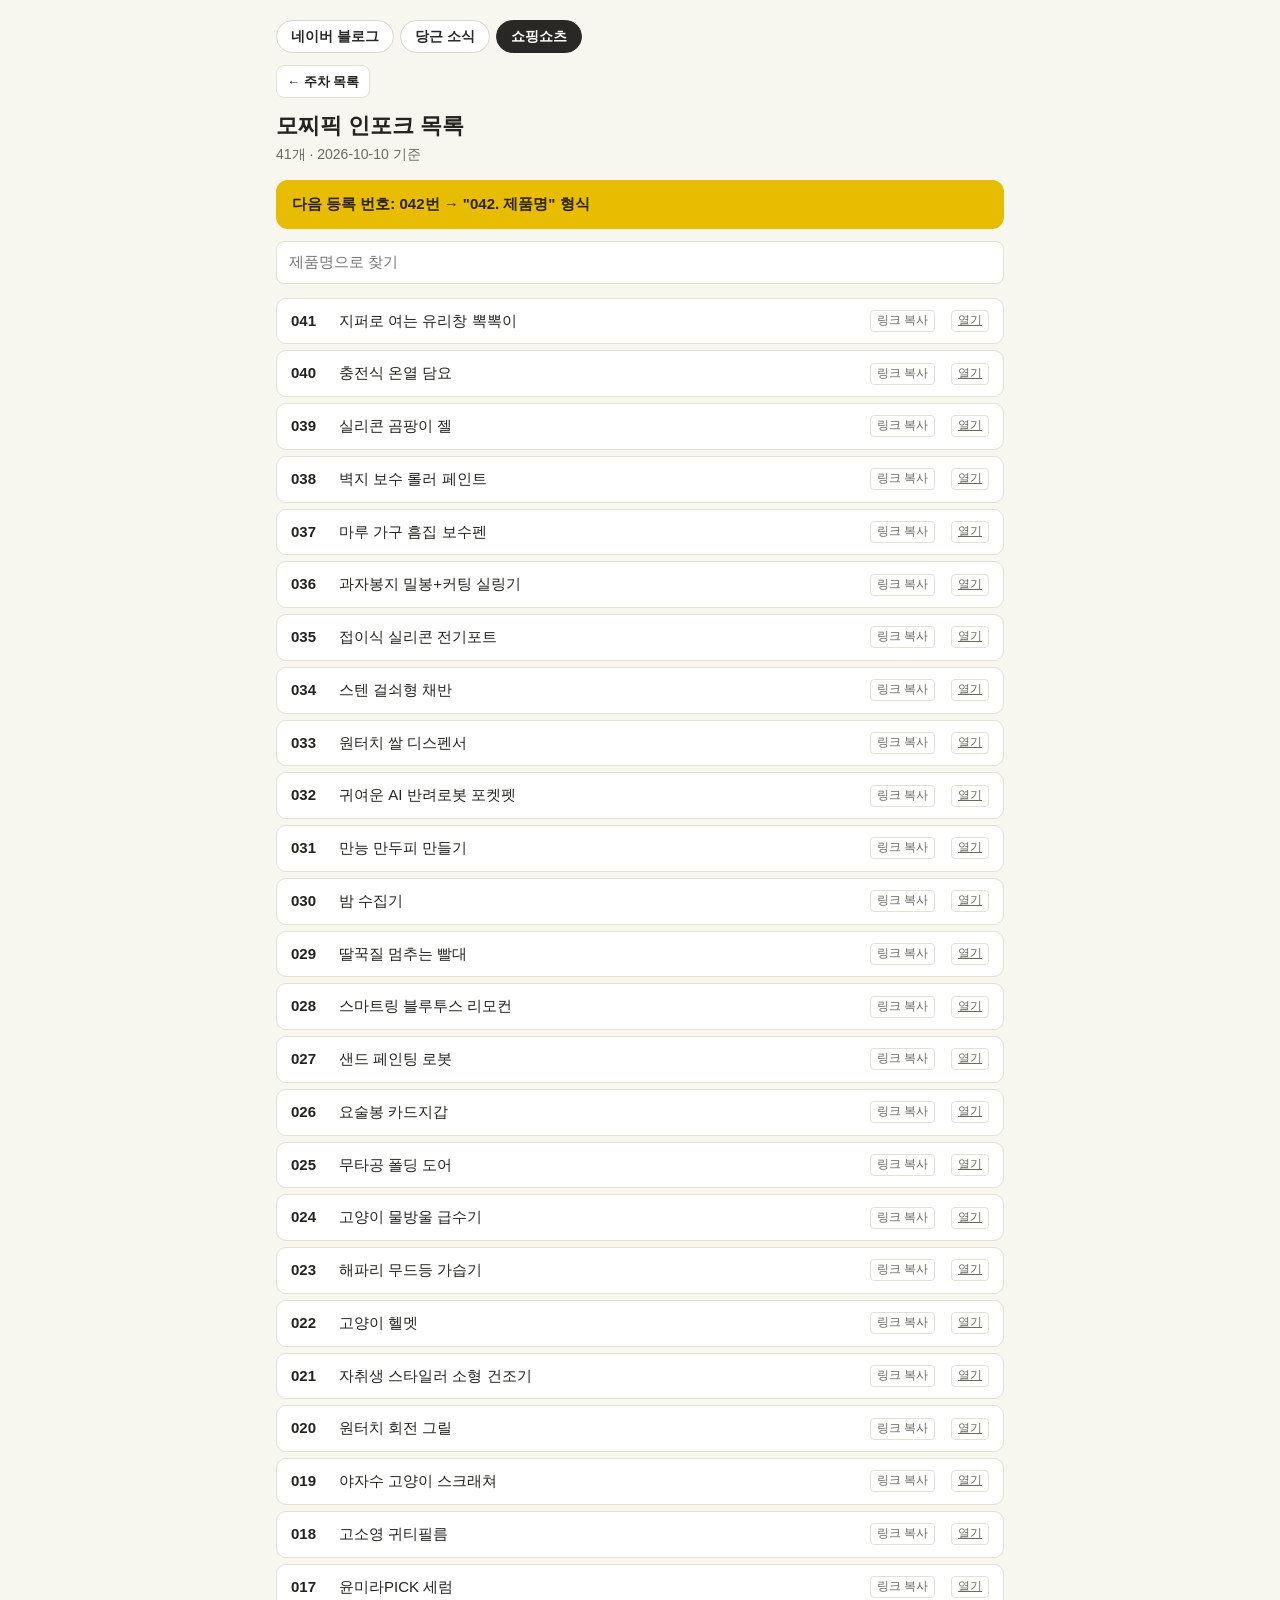
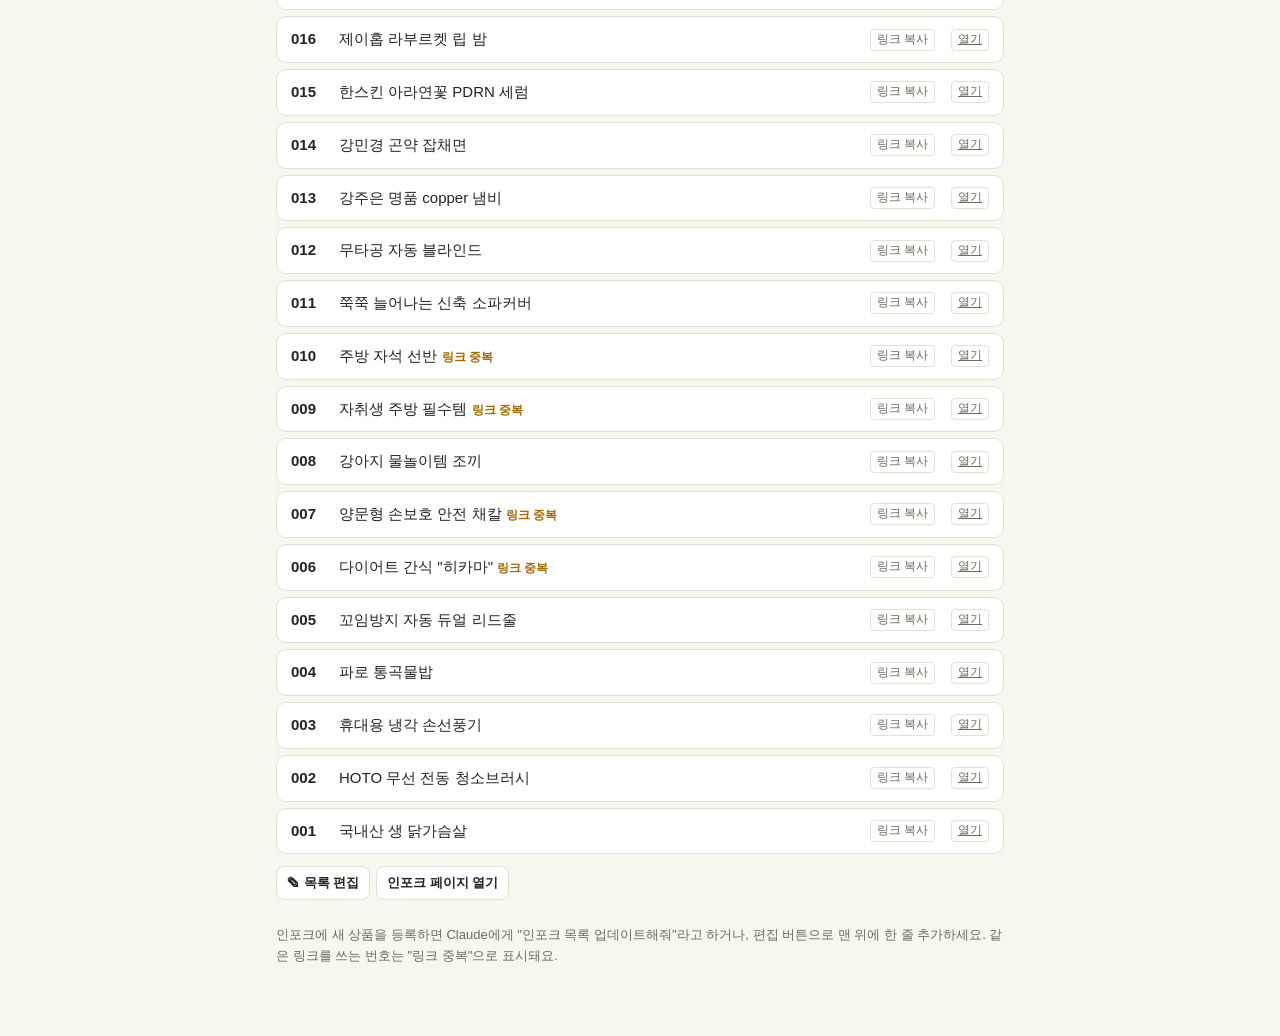
==== inpock.html @ 898f62e5 "인포크 목록 페이지 추가 (001~041) Co-Authored-By: Claude Opus 5.5 <noreply@anthropic.com> Claude-Session: http" ====
<!doctype html>
<html lang="ko"><head><meta charset="utf-8">
<meta name="viewport" content="width=device-width,initial-scale=1">
<meta name="robots" content="noindex,nofollow">
<title>모찌픽 인포크 목록</title>
<link rel="stylesheet" href="style.css">
<style id="hubnav-css">
.hubnav{display:flex;flex-wrap:wrap;gap:6px;margin:0 0 12px}
.hubnav a{display:inline-block;padding:6px 14px;border-radius:999px;border:1px solid #d9d6cf;background:#fff;color:#2a2826;font:600 14px/1.35 -apple-system,BlinkMacSystemFont,"Apple SD Gothic Neo","Malgun Gothic","Noto Sans KR",sans-serif;text-decoration:none;white-space:nowrap}
.hubnav a:hover{border-color:#8f8b82}
.hubnav a.on{background:#2a2826;border-color:#2a2826;color:#fff}
.hubnav a:focus-visible{outline:2px solid #e8bc00;outline-offset:2px}
@media (prefers-color-scheme:dark){:root:not([data-theme="light"]) .hubnav a{background:#26241f;border-color:#3b3934;color:#ece9e3}:root:not([data-theme="light"]) .hubnav a.on{background:#ece9e3;border-color:#ece9e3;color:#1c1b19}}
:root[data-theme="dark"] .hubnav a{background:#26241f;border-color:#3b3934;color:#ece9e3}
:root[data-theme="dark"] .hubnav a.on{background:#ece9e3;border-color:#ece9e3;color:#1c1b19}
</style>
<style>
.ink{list-style:none;padding:0;margin:14px 0 0;display:grid;gap:6px}
.ink li{background:var(--card);border:1px solid var(--line);border-radius:10px;padding:10px 14px;display:flex;gap:10px;align-items:center;flex-wrap:wrap}
.ink .n{font-variant-numeric:tabular-nums;font-weight:800;min-width:38px}
.ink .t{flex:1;min-width:0;overflow-wrap:anywhere}
.ink .dup{font-size:12px;color:var(--amber);font-weight:700}
.next{background:var(--accent);color:var(--accent-ink);border-radius:12px;padding:12px 16px;margin-top:14px;font-weight:700}
#q{font:inherit;width:100%;margin-top:12px;padding:8px 12px;border:1px solid var(--line);border-radius:8px;background:var(--card);color:var(--ink)}
</style>
</head><body>
<div class="wrap">
  <nav class="hubnav" aria-label="사이트 이동"><a href="https://fitnessmizfit0005-sketch.github.io/naver-blog-daily/">네이버 블로그</a><a href="https://fitnessmizfit0005-sketch.github.io/daangn/">당근 소식</a><a class="on" href="https://fitnessmizfit0005-sketch.github.io/shopping-shorts/" aria-current="page">쇼핑쇼츠</a></nav>
  <a class="btn" href="./">← 주차 목록</a>
  <h1>모찌픽 인포크 목록</h1>
  <p class="lead" id="lead"></p>
  <div class="next" id="next"></div>
  <input id="q" type="search" placeholder="제품명으로 찾기" aria-label="제품명으로 찾기">
  <ul class="ink" id="list"></ul>
  <div class="tools"><a class="btn" href="https://github.com/fitnessmizfit0005-sketch/shopping-shorts/edit/main/data/inpock.json" target="_blank" rel="noopener">✎ 목록 편집</a><a class="btn" href="https://inpk.link/mozzipick" target="_blank" rel="noopener">인포크 페이지 열기</a></div>
  <p class="foot">인포크에 새 상품을 등록하면 Claude에게 "인포크 목록 업데이트해줘"라고 하거나, 편집 버튼으로 맨 위에 한 줄 추가하세요. 같은 링크를 쓰는 번호는 "링크 중복"으로 표시돼요.</p>
</div>
<script>
const esc=s=>String(s??"").replace(/[&<>"]/g,c=>({"&":"&amp;","<":"&lt;",">":"&gt;",'"':"&quot;"}[c]));
let all=[];
function draw(q){
  const cnt={};all.forEach(i=>cnt[i.url]=(cnt[i.url]||0)+1);
  const rows=all.filter(i=>!q||i.title.includes(q)||i.no.includes(q));
  document.getElementById("list").innerHTML=rows.map(i=>`<li><span class="n">${esc(i.no)}</span><span class="t">${esc(i.title)}${cnt[i.url]>1?' <span class="dup">링크 중복</span>':''}</span><button class="copy" type="button" data-c="${esc(i.url)}">링크 복사</button><a class="copy" href="${esc(i.url)}" target="_blank" rel="noopener">열기</a></li>`).join("");
}
fetch("data/inpock.json",{cache:"no-store"}).then(r=>r.json()).then(d=>{
  all=d.items.slice().sort((a,b)=>b.no.localeCompare(a.no));
  const nx=String(Math.max(...all.map(i=>+i.no))+1).padStart(3,"0");
  document.getElementById("lead").textContent=`${all.length}개 · ${d.checked} 기준`;
  document.getElementById("next").textContent=`다음 등록 번호: ${nx}번  →  "${nx}. 제품명" 형식`;
  draw("");
});
document.getElementById("q").addEventListener("input",e=>draw(e.target.value.trim()));
document.addEventListener("click",e=>{const c=e.target.closest("button.copy");if(!c)return;
  navigator.clipboard&&navigator.clipboard.writeText(c.dataset.c).then(()=>{c.textContent="복사됨";setTimeout(()=>c.textContent="링크 복사",1200)}).catch(()=>{});});
</script>
</body></html>
---- style.css ----
:root{--bg:#F7F6EF;--card:#fff;--ink:#23241F;--sub:#6A6B61;--line:#E3E1D4;--accent:#E8BC00;--accent-ink:#2A2400;--soft:#F1EDD9;--ok:#2F7D4F;--blue:#2F5FA8;--amber:#A56A00}
@media (prefers-color-scheme:dark){:root:not([data-theme="light"]){--bg:#181914;--card:#22231D;--ink:#ECEADF;--sub:#A5A598;--line:#36372F;--accent:#F0C929;--accent-ink:#1D1900;--soft:#2D2E25;--ok:#5CC48A;--blue:#7FA8E8;--amber:#F0B44C;color-scheme:dark}}
:root[data-theme="dark"]{--bg:#181914;--card:#22231D;--ink:#ECEADF;--sub:#A5A598;--line:#36372F;--accent:#F0C929;--accent-ink:#1D1900;--soft:#2D2E25;--ok:#5CC48A;--blue:#7FA8E8;--amber:#F0B44C;color-scheme:dark}
*{box-sizing:border-box}
body{margin:0;background:var(--bg);color:var(--ink);font-family:-apple-system,BlinkMacSystemFont,"Apple SD Gothic Neo","Malgun Gothic","Noto Sans KR",sans-serif;line-height:1.65;font-size:15px}
.wrap{max-width:760px;margin:0 auto;padding:20px 16px 56px}
.nav{display:flex;flex-wrap:wrap;gap:6px}
.sw{display:inline-block;background:var(--card);color:var(--ink);border:1px solid var(--line);border-radius:999px;padding:5px 12px;font-size:13px;text-decoration:none;font-weight:600}
.sw.on{background:var(--accent);color:var(--accent-ink);border-color:var(--accent)}
h1{font-size:22px;margin:14px 0 2px;line-height:1.3}
.lead{color:var(--sub);margin:0;font-size:14px}
a{color:inherit}
.btn{display:inline-flex;align-items:center;gap:4px;font:inherit;font-size:13px;font-weight:600;border:1px solid var(--line);background:var(--card);color:var(--ink);border-radius:8px;padding:5px 10px;text-decoration:none;cursor:pointer}
.btn:hover{border-color:var(--sub)}
.btn.primary{background:var(--accent);border-color:var(--accent);color:var(--accent-ink)}
.box{background:var(--card);border:1px solid var(--line);border-radius:12px;padding:14px 16px;margin-top:16px}
.box h2{font-size:13px;letter-spacing:.04em;color:var(--sub);margin:0 0 6px}
.box ol{margin:0;padding-left:20px}
.weeks{list-style:none;padding:0;margin:16px 0 0;display:grid;gap:8px}
.weeks a{display:flex;justify-content:space-between;gap:10px;background:var(--card);border:1px solid var(--line);border-radius:12px;padding:14px 16px;text-decoration:none;font-weight:600}
.weeks small{color:var(--sub);font-weight:400}
.bar{display:flex;align-items:center;gap:10px;margin-top:14px;font-size:13px;color:var(--sub);font-variant-numeric:tabular-nums}
.meter{flex:1;height:8px;background:var(--line);border-radius:4px;overflow:hidden}
.meter i{display:block;height:100%;background:var(--ok)}
.tools{display:flex;flex-wrap:wrap;gap:6px;margin-top:12px}
.filters{display:flex;flex-wrap:wrap;gap:6px;margin-top:12px}
.filters button{font:inherit;font-size:13px;border:1px solid var(--line);background:var(--card);color:var(--sub);border-radius:999px;padding:3px 10px;cursor:pointer}
.filters button[aria-pressed="true"]{background:var(--ink);color:var(--bg);border-color:var(--ink)}
.day{margin-top:22px}
.day h3{font-size:16px;margin:0 0 8px;display:flex;gap:8px;align-items:baseline}
.day h3 small{color:var(--sub);font-weight:400;font-size:13px}
.slot{background:var(--card);border:1px solid var(--line);border-radius:12px;padding:14px 16px;display:grid;gap:8px;margin-bottom:10px;min-width:0}
.slot.now{box-shadow:0 0 0 2px var(--accent) inset;border-color:var(--accent)}
.slot.done{opacity:.6}
.head{display:flex;flex-wrap:wrap;gap:6px 10px;align-items:center}
.time{font-variant-numeric:tabular-nums;font-weight:700;font-size:12px;background:var(--ink);color:var(--bg);padding:1px 8px;border-radius:4px}
.no{color:var(--sub);font-size:12px;font-variant-numeric:tabular-nums}
.name{font-weight:700;font-size:16px}
.cat{font-size:12px;background:var(--soft);color:var(--sub);padding:1px 8px;border-radius:999px}
.st{font-size:12px;font-weight:700;padding:1px 8px;border-radius:999px;border:1px solid currentColor;margin-left:auto}
.st[data-s="대기"]{color:var(--sub)}
.st[data-s="소스확보"]{color:var(--blue)}
.st[data-s="대본완료"]{color:var(--blue)}
.st[data-s="편집완료"]{color:var(--amber)}
.st[data-s="예약완료"],.st[data-s="업로드완료"]{color:var(--ok)}
.ttl{font-size:17px;font-weight:800;margin:0;line-height:1.4}
dl{display:grid;grid-template-columns:86px 1fr;gap:3px 12px;margin:0;font-size:14px}
dt{color:var(--sub)}
dd{margin:0;min-width:0;overflow-wrap:anywhere}
.copy{font:inherit;font-size:12px;margin-left:6px;border:1px solid var(--line);background:transparent;color:var(--sub);border-radius:4px;padding:0 6px;cursor:pointer}
.memo{background:var(--soft);border-radius:8px;padding:6px 10px;font-size:14px}
.err{background:#fde8e4;color:#7a1d0e;border-radius:10px;padding:12px 14px;margin-top:16px}
.foot{color:var(--sub);font-size:13px;margin-top:24px}
button:focus-visible,a:focus-visible{outline:2px solid var(--accent);outline-offset:2px}
@media (max-width:480px){dl{grid-template-columns:1fr}dt{margin-top:4px}.st{margin-left:0}}
.sid{font-variant-numeric:tabular-nums;letter-spacing:.02em}
.hint{color:var(--sub);font-size:12px;margin-left:8px}
.zh{display:inline-block;margin-right:6px}
.actions{display:flex;flex-wrap:wrap;gap:8px;align-items:center;border-top:1px dashed var(--line);padding-top:10px}
.found{display:flex;gap:6px;align-items:center;font-size:14px;font-weight:600;cursor:pointer;margin-right:auto}
.found input{width:17px;height:17px;accent-color:var(--ok)}
.btn[disabled]{opacity:.4;cursor:not-allowed}
.script{background:var(--soft);border-radius:8px;padding:8px 12px}
.script summary{font-weight:700;cursor:pointer}
.script p{white-space:pre-wrap;margin:6px 0 0;font-size:14px}
.toast{position:fixed;left:50%;transform:translateX(-50%);bottom:calc(16px + env(safe-area-inset-bottom,0px));max-width:min(92vw,560px);background:var(--ink);color:var(--bg);padding:10px 14px;border-radius:10px;font-size:14px;z-index:20;box-shadow:0 4px 16px #0003}
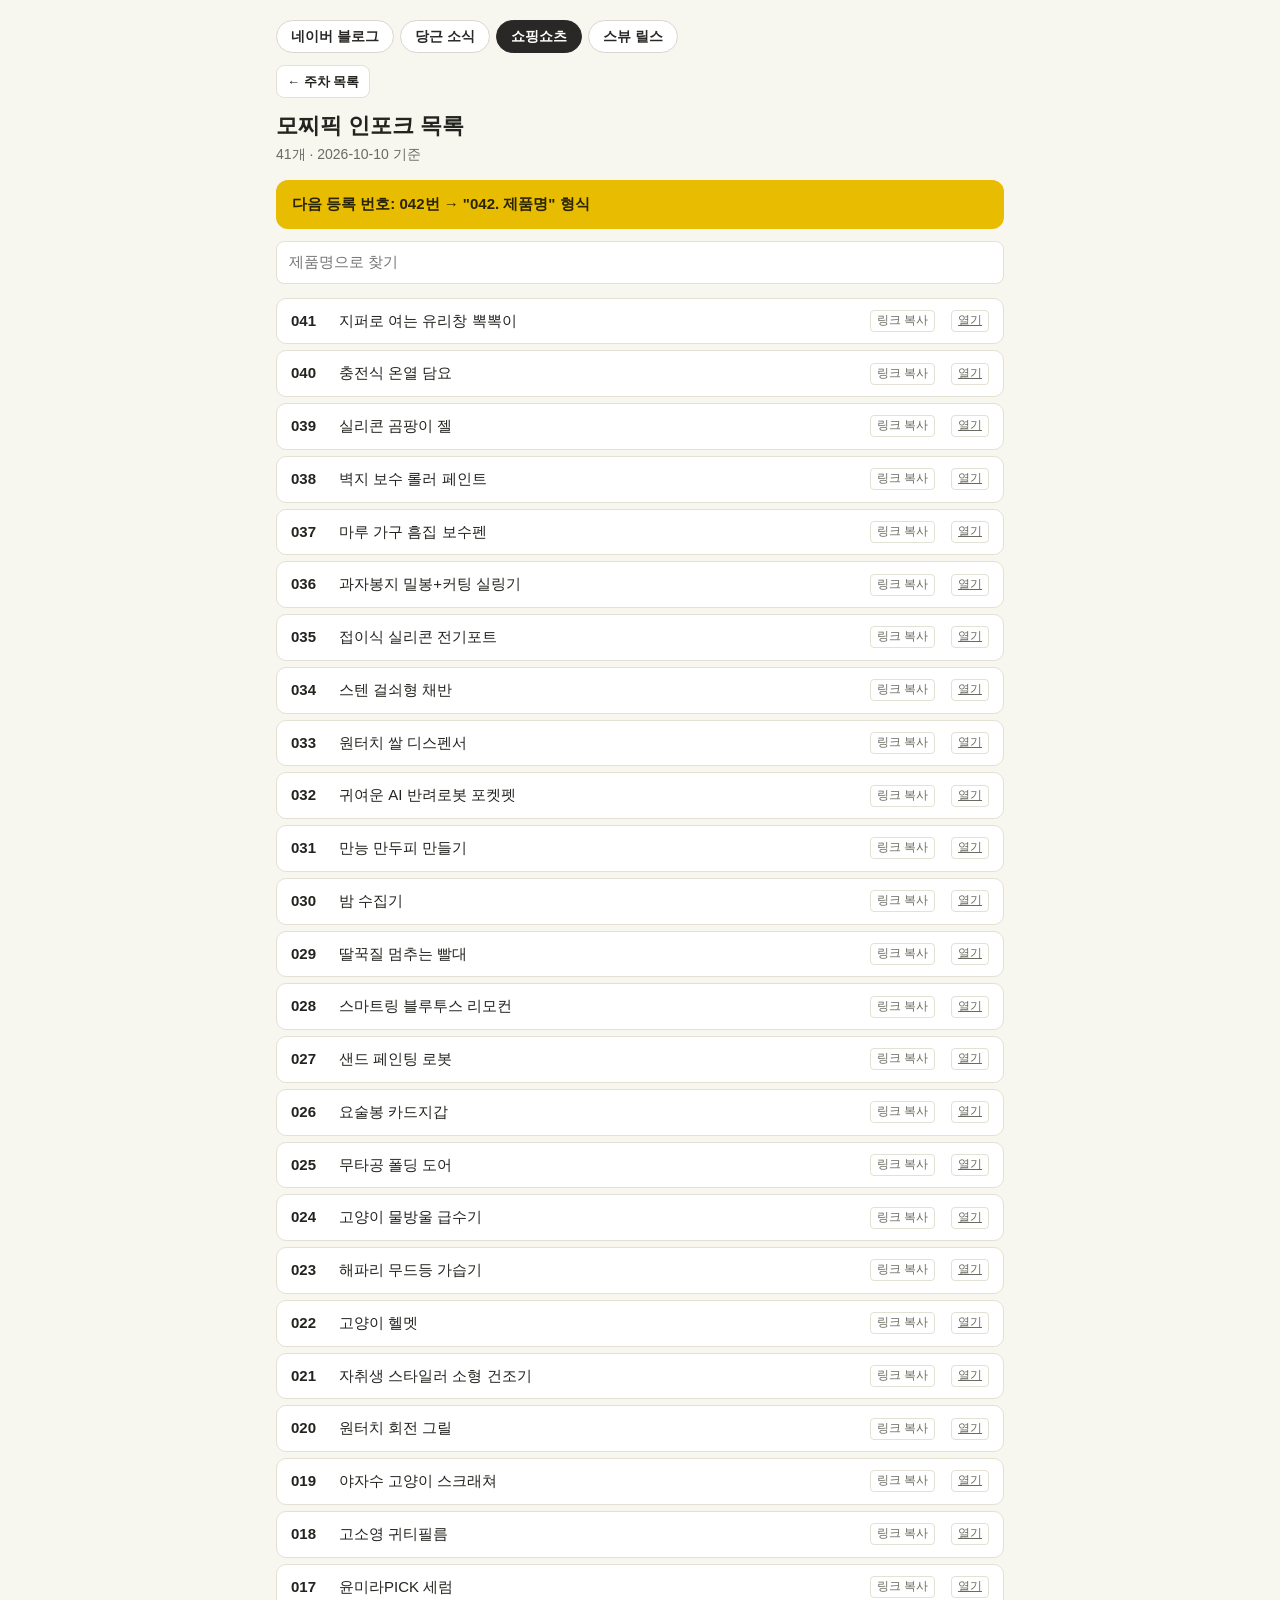
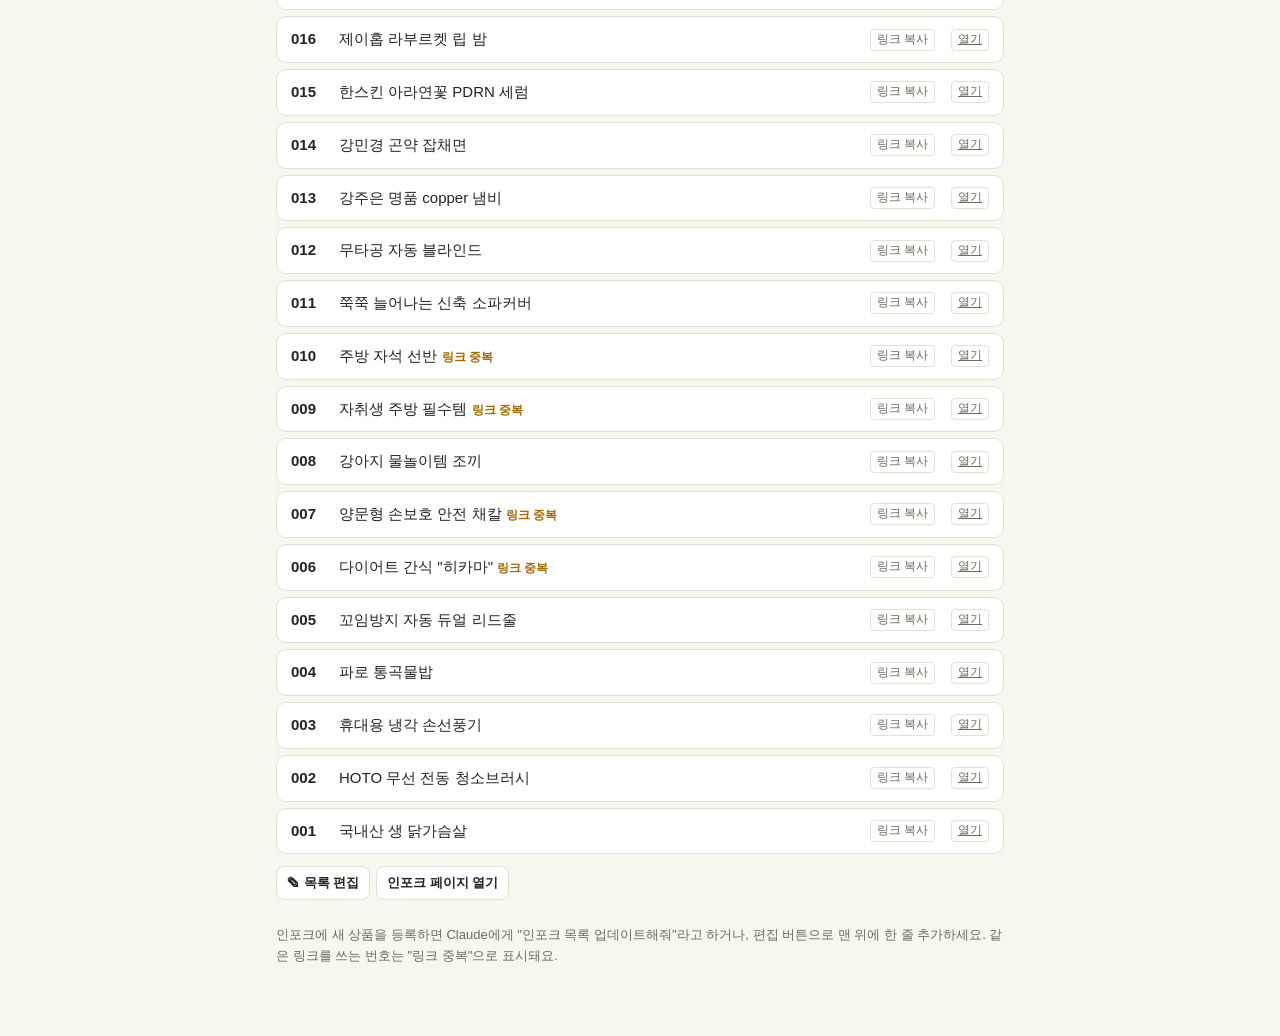
==== commit 20fa6760: "허브 메뉴에 스뷰 릴스 탭 추가 Co-Authored-By: Claude Opus 5.5 <noreply@anthropic.com> Claude-Session: https://cl" ====
--- a/inpock.html
+++ b/inpock.html
@@ -25,7 +25,7 @@
 </style>
 </head><body>
 <div class="wrap">
-  <nav class="hubnav" aria-label="사이트 이동"><a href="https://fitnessmizfit0005-sketch.github.io/naver-blog-daily/">네이버 블로그</a><a href="https://fitnessmizfit0005-sketch.github.io/daangn/">당근 소식</a><a class="on" href="https://fitnessmizfit0005-sketch.github.io/shopping-shorts/" aria-current="page">쇼핑쇼츠</a></nav>
+  <nav class="hubnav" aria-label="사이트 이동"><a href="https://fitnessmizfit0005-sketch.github.io/naver-blog-daily/">네이버 블로그</a><a href="https://fitnessmizfit0005-sketch.github.io/daangn/">당근 소식</a><a class="on" href="https://fitnessmizfit0005-sketch.github.io/shopping-shorts/" aria-current="page">쇼핑쇼츠</a><a href="https://fitnessmizfit0005-sketch.github.io/naver-blog-daily/sb-reels/">스뷰 릴스</a></nav>
   <a class="btn" href="./">← 주차 목록</a>
   <h1>모찌픽 인포크 목록</h1>
   <p class="lead" id="lead"></p>
--- a/style.css
+++ b/style.css
@@ -32,6 +32,14 @@
 .slot{background:var(--card);border:1px solid var(--line);border-radius:12px;padding:14px 16px;display:grid;gap:8px;margin-bottom:10px;min-width:0}
 .slot.now{box-shadow:0 0 0 2px var(--accent) inset;border-color:var(--accent)}
 .slot.done{opacity:.6}
+.slot.fold{display:block}
+.slot.fold[open]{opacity:1}
+.slot.fold>summary{list-style:none;cursor:pointer;display:grid;gap:6px;position:relative;padding-right:22px}
+.slot.fold>summary::-webkit-details-marker{display:none}
+.slot.fold>summary::after{content:"▸";position:absolute;right:0;top:2px;color:var(--muted,#999);transition:transform .15s}
+.slot.fold[open]>summary::after{transform:rotate(90deg)}
+.slot.fold:not([open]) .ttl{margin:0}
+.slot.fold .fbody{display:grid;gap:8px;margin-top:8px;min-width:0}
 .head{display:flex;flex-wrap:wrap;gap:6px 10px;align-items:center}
 .time{font-variant-numeric:tabular-nums;font-weight:700;font-size:12px;background:var(--ink);color:var(--bg);padding:1px 8px;border-radius:4px}
 .no{color:var(--sub);font-size:12px;font-variant-numeric:tabular-nums}
@@ -64,3 +72,14 @@
 .script summary{font-weight:700;cursor:pointer}
 .script p{white-space:pre-wrap;margin:6px 0 0;font-size:14px}
 .toast{position:fixed;left:50%;transform:translateX(-50%);bottom:calc(16px + env(safe-area-inset-bottom,0px));max-width:min(92vw,560px);background:var(--ink);color:var(--bg);padding:10px 14px;border-radius:10px;font-size:14px;z-index:20;box-shadow:0 4px 16px #0003}
+.pk{background:var(--soft);border-radius:8px;padding:8px 12px}
+.pkh{font-weight:700;font-size:13px;color:var(--sub)}
+.pk p{white-space:pre-wrap;margin:4px 0 0;font-size:14px}
+.up{border:1px solid var(--line);border-radius:8px;padding:8px 12px;display:grid;gap:8px}
+.up summary{font-weight:700;cursor:pointer}
+.up3 .lbl{font-size:13px;font-weight:700;color:var(--sub)}
+.up3 .found{margin-right:0}
+.scenes{margin:0 0 4px;padding-left:18px}
+.scenes li{margin:0 0 6px;line-height:1.5}
+.scenes li b{color:var(--amber);margin-right:4px}
+.scenes + .hint{margin-left:0}
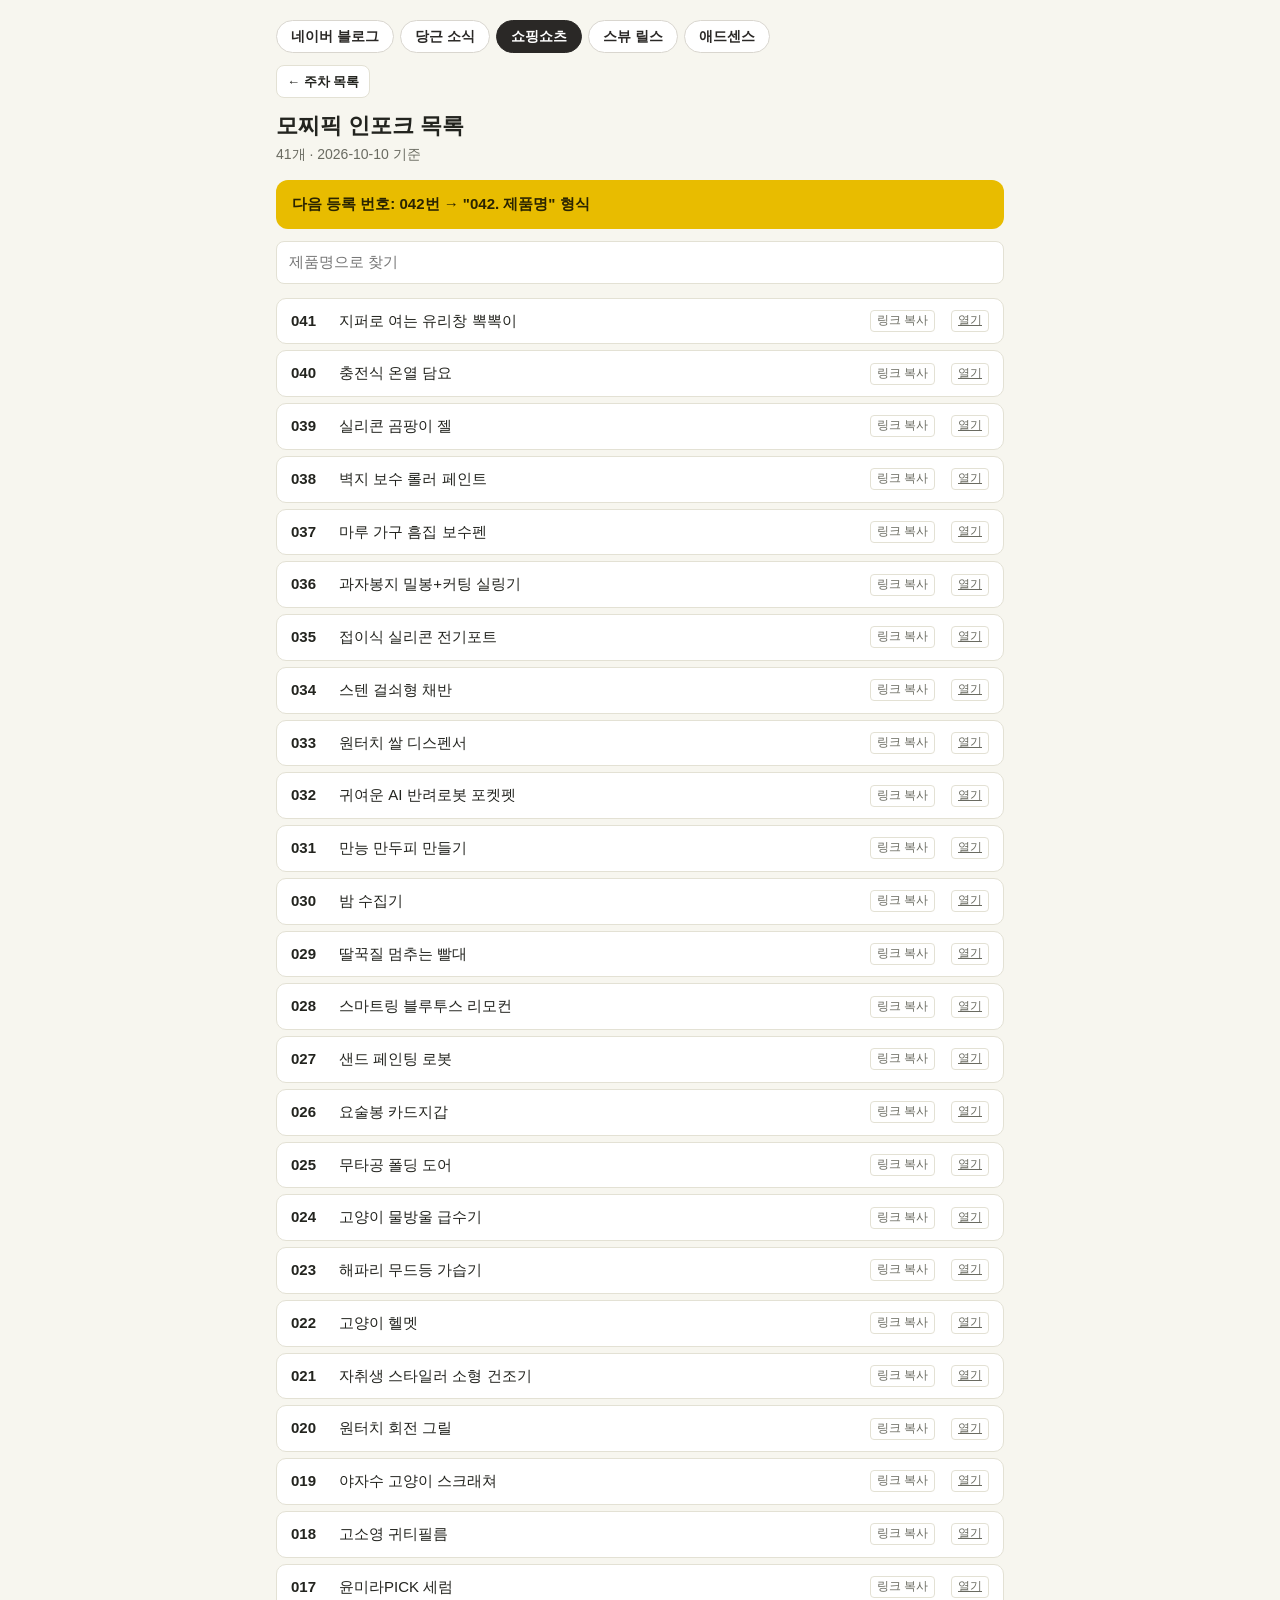
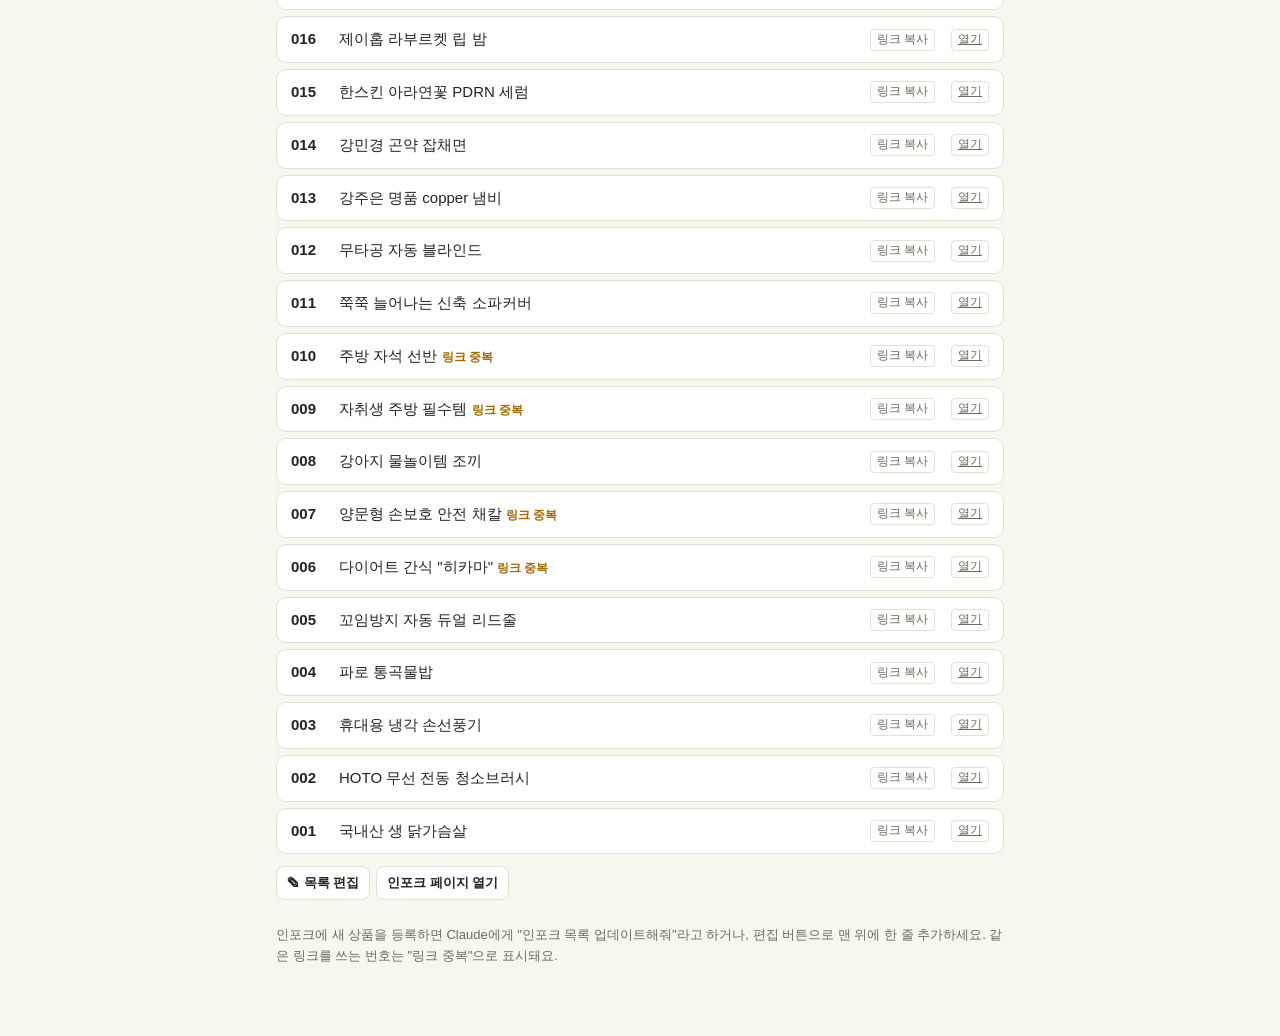
==== commit 586d63ec: "상단 탭에 애드센스(Vital Food Lab 원고) 바로가기 추가 Co-Authored-By: Claude Opus 5.5 <noreply@anthropic.com> Claude" ====
--- a/inpock.html
+++ b/inpock.html
@@ -25,7 +25,7 @@
 </style>
 </head><body>
 <div class="wrap">
-  <nav class="hubnav" aria-label="사이트 이동"><a href="https://fitnessmizfit0005-sketch.github.io/naver-blog-daily/">네이버 블로그</a><a href="https://fitnessmizfit0005-sketch.github.io/daangn/">당근 소식</a><a class="on" href="https://fitnessmizfit0005-sketch.github.io/shopping-shorts/" aria-current="page">쇼핑쇼츠</a><a href="https://fitnessmizfit0005-sketch.github.io/naver-blog-daily/sb-reels/">스뷰 릴스</a></nav>
+  <nav class="hubnav" aria-label="사이트 이동"><a href="https://fitnessmizfit0005-sketch.github.io/naver-blog-daily/">네이버 블로그</a><a href="https://fitnessmizfit0005-sketch.github.io/daangn/">당근 소식</a><a class="on" href="https://fitnessmizfit0005-sketch.github.io/shopping-shorts/" aria-current="page">쇼핑쇼츠</a><a href="https://fitnessmizfit0005-sketch.github.io/naver-blog-daily/sb-reels/">스뷰 릴스</a><a href="https://fitnessmizfit0005-sketch.github.io/naver-blog-daily/vitalfoodlab/">애드센스</a></nav>
   <a class="btn" href="./">← 주차 목록</a>
   <h1>모찌픽 인포크 목록</h1>
   <p class="lead" id="lead"></p>
